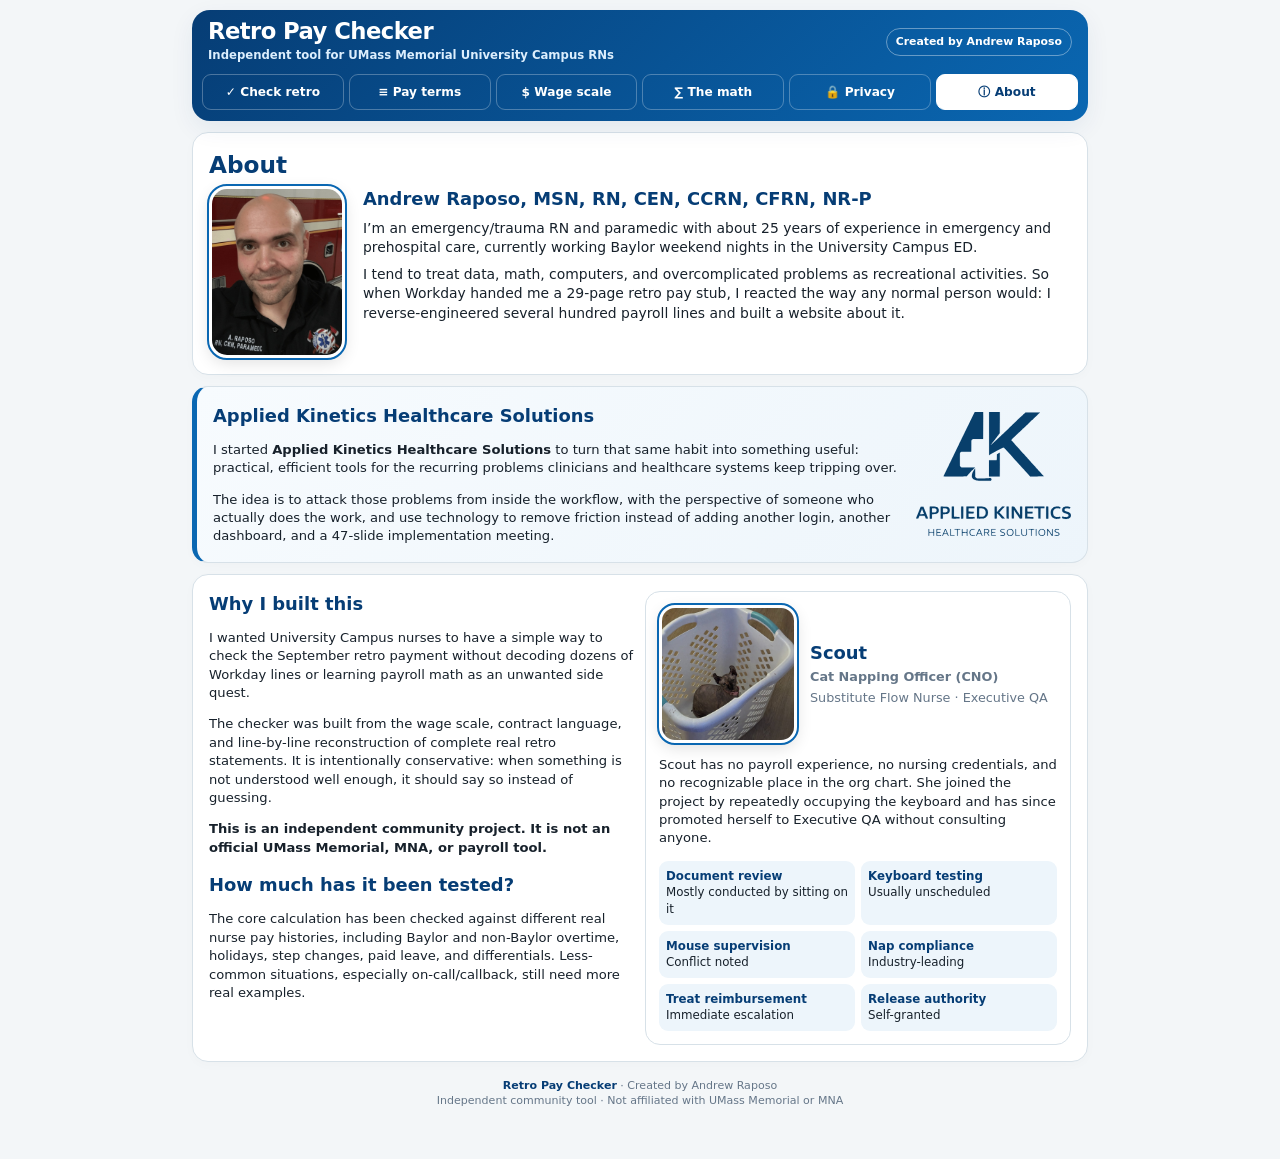
==== about.html @ faffb6c0 "Prepare Retro Pay Checker release candidate" ====
<!doctype html><html lang="en"><head><meta charset="utf-8"><meta name="viewport" content="width=device-width,initial-scale=1"><meta name="theme-color" content="#063d75"><title>About | Retro Pay Checker</title><link rel="stylesheet" href="assets/site.css"><script defer src="assets/site-shell.js"></script><style>
.author{display:grid;grid-template-columns:136px 1fr;gap:18px;align-items:start}.authorimg{width:136px;height:auto;object-fit:contain;border-radius:18px;border:3px solid #fff;outline:2px solid var(--blue);box-shadow:0 5px 16px rgba(0,0,0,.12);display:block}.author h2{margin:0}.author p{margin:7px 0;font-size:.87rem}.aboutgrid{display:grid;grid-template-columns:1fr 1fr;gap:10px}.scout{background:#fff;border:1px solid var(--line);border-radius:15px;padding:13px}.scouthead{display:grid;grid-template-columns:138px 1fr;align-items:center;gap:13px}.scoutimg{width:138px;height:138px;object-fit:cover;border-radius:16px;border:3px solid #fff;outline:2px solid var(--blue);box-shadow:0 5px 16px rgba(0,0,0,.12)}.scout h2{margin:0}.role{color:var(--muted);font-size:.8rem;margin-top:3px}.credentials{display:grid;grid-template-columns:1fr 1fr;gap:6px;margin-top:10px}.credential{background:var(--blue-soft);border-radius:9px;padding:7px;font-size:.74rem}.credential b{color:var(--navy)}.stamp{margin-top:10px;border:2px dashed var(--blue);border-radius:10px;padding:8px;text-align:center;color:var(--navy);font-weight:900;font-size:.78rem}.akhs{background:linear-gradient(135deg,#f7fbfe,#edf5fb);border-left:5px solid var(--blue)}.akhsbody{display:grid;grid-template-columns:1fr 155px;gap:18px;align-items:center}.akhslogo{width:155px;height:auto;display:block;margin:auto}@media(max-width:650px){.aboutgrid{grid-template-columns:1fr}.author{grid-template-columns:104px 1fr;gap:13px}.authorimg{width:104px}.author p{font-size:.82rem}.akhsbody{grid-template-columns:1fr 108px;gap:10px}.akhslogo{width:108px}.scouthead{grid-template-columns:110px 1fr}.scoutimg{width:110px;height:110px}.credentials{grid-template-columns:1fr}}
</style></head><body data-page="about"><main class="app"><div id="siteHeader"></div>
<section class="card"><h1>About</h1><div class="author"><img class="authorimg" src="assets/andrew-raposo-portrait.jpg" alt="Andrew Raposo"><div><h2>Andrew Raposo, MSN, RN, CEN, CCRN, CFRN, NR-P</h2><p>I’m an emergency/trauma RN and paramedic with about 25 years of experience in emergency and prehospital care, currently working Baylor weekend nights in the University Campus ED.</p><p>I tend to treat data, math, computers, and overcomplicated problems as recreational activities. So when Workday handed me a 29-page retro pay stub, I reacted the way any normal person would: I reverse-engineered several hundred payroll lines and built a website about it.</p></div></div></section>
<section class="card akhs"><div class="akhsbody"><div><h2>Applied Kinetics Healthcare Solutions</h2><p class="small">I started <b>Applied Kinetics Healthcare Solutions</b> to turn that same habit into something useful: practical, efficient tools for the recurring problems clinicians and healthcare systems keep tripping over.</p><p class="small" style="margin-bottom:0">The idea is to attack those problems from inside the workflow, with the perspective of someone who actually does the work, and use technology to remove friction instead of adding another login, another dashboard, and a 47-slide implementation meeting.</p></div><img class="akhslogo" src="assets/akhs-logo.svg" alt="Applied Kinetics Healthcare Solutions logo"></div></section>
<section class="card"><div class="aboutgrid"><div><h2>Why I built this</h2><p class="small">I wanted University Campus nurses to have a simple way to check the September retro payment without decoding dozens of Workday lines or learning payroll math as an unwanted side quest.</p><p class="small">The checker was built from the wage scale, contract language, and line-by-line reconstruction of complete real retro statements. It is intentionally conservative: when something is not understood well enough, it should say so instead of guessing.</p><p class="small"><b>This is an independent community project. It is not an official UMass Memorial, MNA, or payroll tool.</b></p><h2 style="margin-top:15px">How much has it been tested?</h2><p class="small">The core calculation has been checked against different real nurse pay histories, including Baylor and non-Baylor overtime, holidays, step changes, paid leave, and differentials. Less-common situations, especially on-call/callback, still need more real examples.</p></div>
<div class="scout"><div class="scouthead"><img class="scoutimg" src="assets/scout.jpg" alt="Scout, a Sphynx cat sitting in a laundry basket"><div><h2>Scout</h2><div class="role"><b>Cat Napping Officer (CNO)</b></div><div class="role">Substitute Flow Nurse · Executive QA</div></div></div><p class="small">Scout has no payroll experience, no nursing credentials, and no recognizable place in the org chart. She joined the project by repeatedly occupying the keyboard and has since promoted herself to Executive QA without consulting anyone.</p><div class="credentials"><div class="credential"><b>Document review</b><br>Mostly conducted by sitting on it</div><div class="credential"><b>Keyboard testing</b><br>Usually unscheduled</div><div class="credential"><b>Mouse supervision</b><br>Conflict noted</div><div class="credential"><b>Nap compliance</b><br>Industry-leading</div><div class="credential"><b>Treat reimbursement</b><br>Immediate escalation</div><div class="credential"><b>Release authority</b><br>Self-granted</div></div></div></div></section>
<div id="siteFooter"></div></main></body></html>
---- assets/site.css ----
:root{
  --navy:#063d75;--blue:#0a67b2;--blue-soft:#edf5fb;--green:#137a45;--green-bg:#eaf8f0;
  --amber:#8a5a00;--amber-bg:#fff6dd;--orange:#a7440c;--orange-bg:#fff1e8;--red:#a52a21;--red-bg:#fff0ef;
  --purple:#69459b;--purple-bg:#f3eefb;--ink:#17212b;--muted:#657688;--line:#d7e1e8;--page:#f3f6f8;
  --panel:#fff;--shadow:0 8px 24px rgba(6,61,117,.07);--radius:16px
}
*{box-sizing:border-box}html{scroll-behavior:smooth}body{margin:0;background:var(--page);color:var(--ink);font-family:Inter,ui-sans-serif,system-ui,-apple-system,BlinkMacSystemFont,"Segoe UI",sans-serif;line-height:1.4}button,input{font:inherit}a{color:var(--blue)}
.app{width:min(100%,920px);margin:auto;padding:10px 12px 34px}
#siteHeader{position:sticky;top:0;z-index:50;padding-top:0;background:linear-gradient(to bottom,var(--page) 0,var(--page) 7px,transparent 7px)}
.site-header{background:linear-gradient(135deg,var(--navy),var(--blue));color:#fff;border-radius:18px;box-shadow:var(--shadow);overflow:hidden}
.brandbar{height:64px;display:flex;align-items:center;justify-content:space-between;gap:12px;padding:10px 16px}
.brandlink{color:#fff;text-decoration:none;min-width:0}.brandname{display:block;font-size:1.42rem;line-height:1.02;font-weight:900;letter-spacing:-.025em}.brandsub{display:block;margin-top:4px;color:#dceefd;font-size:.73rem;font-weight:700;white-space:nowrap;overflow:hidden;text-overflow:ellipsis}.authorchip{font-size:.68rem;line-height:1.15;font-weight:850;border:1px solid rgba(255,255,255,.38);border-radius:99px;padding:7px 9px;white-space:nowrap;color:#fff}
.mainnav{height:47px;display:flex;gap:5px;overflow-x:auto;padding:0 10px 10px;scrollbar-width:none}.mainnav::-webkit-scrollbar{display:none}.mainnav a{flex:1 0 104px;height:36px;display:flex;align-items:center;justify-content:center;gap:5px;border:1px solid rgba(255,255,255,.28);border-radius:9px;color:#fff;text-decoration:none;font-size:.76rem;font-weight:850;white-space:nowrap}.mainnav a[aria-current="page"]{background:#fff;color:var(--navy);border-color:#fff}
.card{background:var(--panel);border:1px solid var(--line);border-radius:var(--radius);padding:16px;margin-top:11px;box-shadow:0 3px 12px rgba(0,0,0,.02)}
.card h1,.card h2,.card h3{color:var(--navy)}.card h1{font-size:1.45rem;margin:0 0 5px}.card h2{font-size:1.12rem;margin:0 0 6px}.card h3{font-size:.98rem;margin:0 0 5px}.muted{color:var(--muted)}.small{font-size:.82rem}.tiny{font-size:.71rem}
.footer{text-align:center;color:var(--muted);font-size:.69rem;padding:16px 6px}.footer b{color:var(--navy)}
.btn{min-height:42px;display:inline-flex;align-items:center;justify-content:center;gap:6px;border:0;border-radius:10px;padding:10px 13px;background:var(--navy);color:#fff;text-decoration:none;font-weight:850;cursor:pointer}.btn.secondary{background:#fff;color:var(--navy);border:1px solid #abc0d0}.btn.soft{background:var(--blue-soft);color:var(--navy)}
.pill{display:inline-flex;align-items:center;gap:4px;border-radius:99px;padding:4px 8px;font-size:.68rem;font-weight:900}.pill.good{background:var(--green-bg);color:var(--green)}.pill.warn{background:var(--amber-bg);color:var(--amber)}.pill.pending{background:var(--purple-bg);color:var(--purple)}
details.simple{border:1px solid var(--line);border-radius:12px;overflow:hidden;margin-top:8px;background:#fff}details.simple>summary{cursor:pointer;list-style:none;padding:11px 12px;font-weight:850;color:var(--navy)}details.simple>summary::-webkit-details-marker{display:none}details.simple>summary::after{content:"+";float:right}details.simple[open]>summary::after{content:"−"}.detailbody{border-top:1px solid var(--line);padding:11px 12px}
.tablewrap{overflow-x:auto}table{width:100%;border-collapse:collapse}th,td{border-bottom:1px solid #e4ebef;padding:8px 6px;text-align:left}th{font-size:.68rem;color:var(--muted);text-transform:uppercase;letter-spacing:.03em}.num{text-align:right!important;font-variant-numeric:tabular-nums}
.callout{border-radius:12px;padding:11px 12px;margin-top:9px}.callout.good{background:var(--green-bg);color:#0c6238}.callout.warn{background:var(--amber-bg);color:#6f4800}.callout.pending{background:var(--purple-bg);color:#4d3472}.callout.info{background:var(--blue-soft);color:#254e6e}
@media(max-width:620px){.app{padding:7px 7px 28px}.site-header{border-radius:14px}.brandbar{height:59px;padding:9px 12px}.brandname{font-size:1.24rem}.brandsub{font-size:.65rem}.authorchip{font-size:.6rem;padding:6px 7px}.mainnav{height:44px;padding:0 7px 8px}.mainnav a{flex:0 0 94px;height:35px;font-size:.7rem}.card{padding:13px;border-radius:14px}.card h1{font-size:1.28rem}}

/* RC5 consistency pass */
.site-header,.brandbar,.mainnav,.mainnav a{font-family:Inter,ui-sans-serif,system-ui,-apple-system,BlinkMacSystemFont,"Segoe UI",sans-serif}
.mainnav a{font-size:.76rem;font-weight:850;line-height:1}
.footer span{font-weight:500}
@media(max-width:620px){
  .brandbar{height:auto;min-height:62px;align-items:flex-start;flex-direction:column;gap:5px}
  .brandsub{white-space:normal;overflow:visible;text-overflow:clip;line-height:1.2}
  .authorchip{border:0;padding:0;color:#dceefd;font-size:.62rem}
}
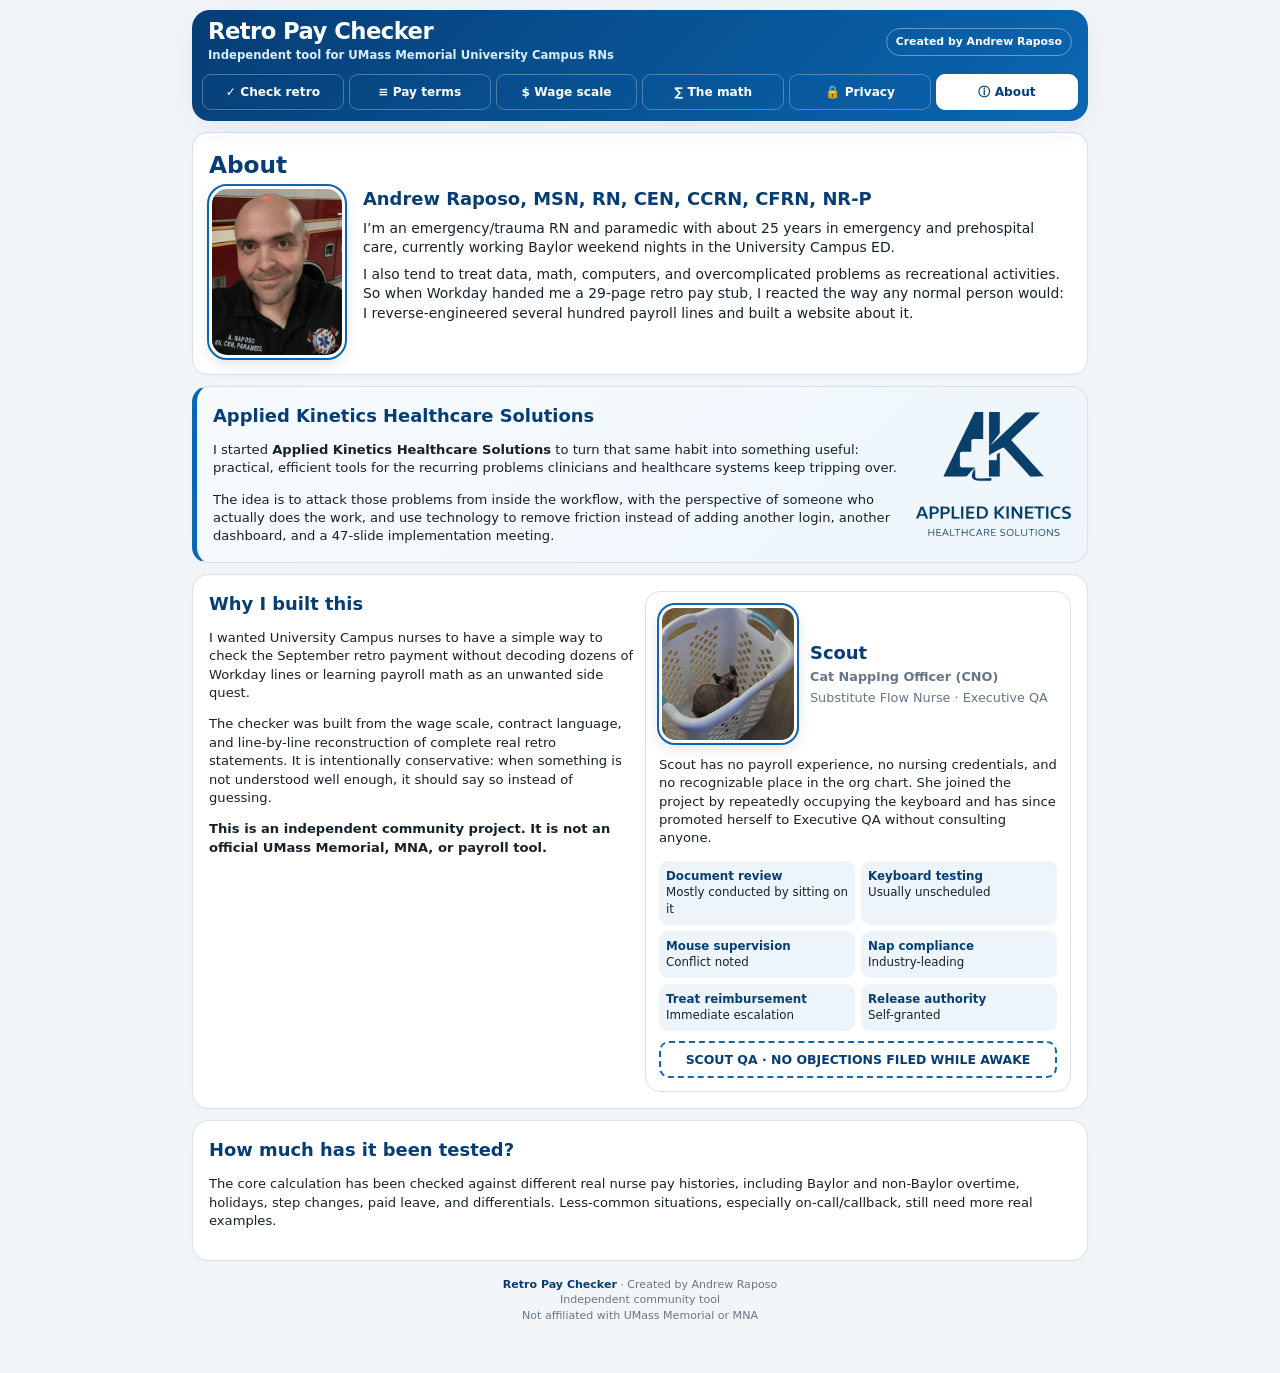
==== commit 923acf44: "Prepare Retro Pay Checker release candidate" ====
--- a/about.html
+++ b/about.html
@@ -1,8 +1,9 @@
 <!doctype html><html lang="en"><head><meta charset="utf-8"><meta name="viewport" content="width=device-width,initial-scale=1"><meta name="theme-color" content="#063d75"><title>About | Retro Pay Checker</title><link rel="stylesheet" href="assets/site.css"><script defer src="assets/site-shell.js"></script><style>
 .author{display:grid;grid-template-columns:136px 1fr;gap:18px;align-items:start}.authorimg{width:136px;height:auto;object-fit:contain;border-radius:18px;border:3px solid #fff;outline:2px solid var(--blue);box-shadow:0 5px 16px rgba(0,0,0,.12);display:block}.author h2{margin:0}.author p{margin:7px 0;font-size:.87rem}.aboutgrid{display:grid;grid-template-columns:1fr 1fr;gap:10px}.scout{background:#fff;border:1px solid var(--line);border-radius:15px;padding:13px}.scouthead{display:grid;grid-template-columns:138px 1fr;align-items:center;gap:13px}.scoutimg{width:138px;height:138px;object-fit:cover;border-radius:16px;border:3px solid #fff;outline:2px solid var(--blue);box-shadow:0 5px 16px rgba(0,0,0,.12)}.scout h2{margin:0}.role{color:var(--muted);font-size:.8rem;margin-top:3px}.credentials{display:grid;grid-template-columns:1fr 1fr;gap:6px;margin-top:10px}.credential{background:var(--blue-soft);border-radius:9px;padding:7px;font-size:.74rem}.credential b{color:var(--navy)}.stamp{margin-top:10px;border:2px dashed var(--blue);border-radius:10px;padding:8px;text-align:center;color:var(--navy);font-weight:900;font-size:.78rem}.akhs{background:linear-gradient(135deg,#f7fbfe,#edf5fb);border-left:5px solid var(--blue)}.akhsbody{display:grid;grid-template-columns:1fr 155px;gap:18px;align-items:center}.akhslogo{width:155px;height:auto;display:block;margin:auto}@media(max-width:650px){.aboutgrid{grid-template-columns:1fr}.author{grid-template-columns:104px 1fr;gap:13px}.authorimg{width:104px}.author p{font-size:.82rem}.akhsbody{grid-template-columns:1fr 108px;gap:10px}.akhslogo{width:108px}.scouthead{grid-template-columns:110px 1fr}.scoutimg{width:110px;height:110px}.credentials{grid-template-columns:1fr}}
 </style></head><body data-page="about"><main class="app"><div id="siteHeader"></div>
-<section class="card"><h1>About</h1><div class="author"><img class="authorimg" src="assets/andrew-raposo-portrait.jpg" alt="Andrew Raposo"><div><h2>Andrew Raposo, MSN, RN, CEN, CCRN, CFRN, NR-P</h2><p>I’m an emergency/trauma RN and paramedic with about 25 years of experience in emergency and prehospital care, currently working Baylor weekend nights in the University Campus ED.</p><p>I tend to treat data, math, computers, and overcomplicated problems as recreational activities. So when Workday handed me a 29-page retro pay stub, I reacted the way any normal person would: I reverse-engineered several hundred payroll lines and built a website about it.</p></div></div></section>
+<section class="card"><h1>About</h1><div class="author"><img class="authorimg" src="assets/andrew-raposo-portrait.jpg" alt="Andrew Raposo"><div><h2>Andrew Raposo, MSN, RN, CEN, CCRN, CFRN, NR-P</h2><p>I’m an emergency/trauma RN and paramedic with about 25 years in emergency and prehospital care, currently working Baylor weekend nights in the University Campus ED.</p><p>I also tend to treat data, math, computers, and overcomplicated problems as recreational activities. So when Workday handed me a 29-page retro pay stub, I reacted the way any normal person would: I reverse-engineered several hundred payroll lines and built a website about it.</p></div></div></section>
 <section class="card akhs"><div class="akhsbody"><div><h2>Applied Kinetics Healthcare Solutions</h2><p class="small">I started <b>Applied Kinetics Healthcare Solutions</b> to turn that same habit into something useful: practical, efficient tools for the recurring problems clinicians and healthcare systems keep tripping over.</p><p class="small" style="margin-bottom:0">The idea is to attack those problems from inside the workflow, with the perspective of someone who actually does the work, and use technology to remove friction instead of adding another login, another dashboard, and a 47-slide implementation meeting.</p></div><img class="akhslogo" src="assets/akhs-logo.svg" alt="Applied Kinetics Healthcare Solutions logo"></div></section>
-<section class="card"><div class="aboutgrid"><div><h2>Why I built this</h2><p class="small">I wanted University Campus nurses to have a simple way to check the September retro payment without decoding dozens of Workday lines or learning payroll math as an unwanted side quest.</p><p class="small">The checker was built from the wage scale, contract language, and line-by-line reconstruction of complete real retro statements. It is intentionally conservative: when something is not understood well enough, it should say so instead of guessing.</p><p class="small"><b>This is an independent community project. It is not an official UMass Memorial, MNA, or payroll tool.</b></p><h2 style="margin-top:15px">How much has it been tested?</h2><p class="small">The core calculation has been checked against different real nurse pay histories, including Baylor and non-Baylor overtime, holidays, step changes, paid leave, and differentials. Less-common situations, especially on-call/callback, still need more real examples.</p></div>
-<div class="scout"><div class="scouthead"><img class="scoutimg" src="assets/scout.jpg" alt="Scout, a Sphynx cat sitting in a laundry basket"><div><h2>Scout</h2><div class="role"><b>Cat Napping Officer (CNO)</b></div><div class="role">Substitute Flow Nurse · Executive QA</div></div></div><p class="small">Scout has no payroll experience, no nursing credentials, and no recognizable place in the org chart. She joined the project by repeatedly occupying the keyboard and has since promoted herself to Executive QA without consulting anyone.</p><div class="credentials"><div class="credential"><b>Document review</b><br>Mostly conducted by sitting on it</div><div class="credential"><b>Keyboard testing</b><br>Usually unscheduled</div><div class="credential"><b>Mouse supervision</b><br>Conflict noted</div><div class="credential"><b>Nap compliance</b><br>Industry-leading</div><div class="credential"><b>Treat reimbursement</b><br>Immediate escalation</div><div class="credential"><b>Release authority</b><br>Self-granted</div></div></div></div></section>
+<section class="card"><div class="aboutgrid"><div><h2>Why I built this</h2><p class="small">I wanted University Campus nurses to have a simple way to check the September retro payment without decoding dozens of Workday lines or learning payroll math as an unwanted side quest.</p><p class="small">The checker was built from the wage scale, contract language, and line-by-line reconstruction of complete real retro statements. It is intentionally conservative: when something is not understood well enough, it should say so instead of guessing.</p><p class="small"><b>This is an independent community project. It is not an official UMass Memorial, MNA, or payroll tool.</b></p></div>
+<div class="scout"><div class="scouthead"><img class="scoutimg" src="assets/scout.jpg" alt="Scout, a Sphynx cat sitting in a laundry basket"><div><h2>Scout</h2><div class="role"><b>Cat Napping Officer (CNO)</b></div><div class="role">Substitute Flow Nurse · Executive QA</div></div></div><p class="small">Scout has no payroll experience, no nursing credentials, and no recognizable place in the org chart. She joined the project by repeatedly occupying the keyboard and has since promoted herself to Executive QA without consulting anyone.</p><div class="credentials"><div class="credential"><b>Document review</b><br>Mostly conducted by sitting on it</div><div class="credential"><b>Keyboard testing</b><br>Usually unscheduled</div><div class="credential"><b>Mouse supervision</b><br>Conflict noted</div><div class="credential"><b>Nap compliance</b><br>Industry-leading</div><div class="credential"><b>Treat reimbursement</b><br>Immediate escalation</div><div class="credential"><b>Release authority</b><br>Self-granted</div></div><div class="stamp">SCOUT QA · NO OBJECTIONS FILED WHILE AWAKE</div></div></div></section>
+<section class="card"><h2>How much has it been tested?</h2><p class="small">The core calculation has been checked against different real nurse pay histories, including Baylor and non-Baylor overtime, holidays, step changes, paid leave, and differentials. Less-common situations, especially on-call/callback, still need more real examples.</p></section>
 <div id="siteFooter"></div></main></body></html>
--- a/assets/site.css
+++ b/assets/site.css
@@ -30,3 +30,26 @@
   .brandsub{white-space:normal;overflow:visible;text-overflow:clip;line-height:1.2}
   .authorchip{border:0;padding:0;color:#dceefd;font-size:.62rem}
 }
+
+
+/* RC7 mobile navigation + footer polish */
+@media(max-width:620px){
+  .mainnav{
+    height:auto;
+    display:grid;
+    grid-template-columns:repeat(3,minmax(0,1fr));
+    gap:6px;
+    overflow:visible;
+    padding:0 8px 9px;
+  }
+  .mainnav a{
+    min-width:0;
+    width:100%;
+    height:37px;
+    padding:0 5px;
+    font-size:.69rem;
+    line-height:1.05;
+    white-space:nowrap;
+  }
+}
+.footer .footer-note{display:block}
